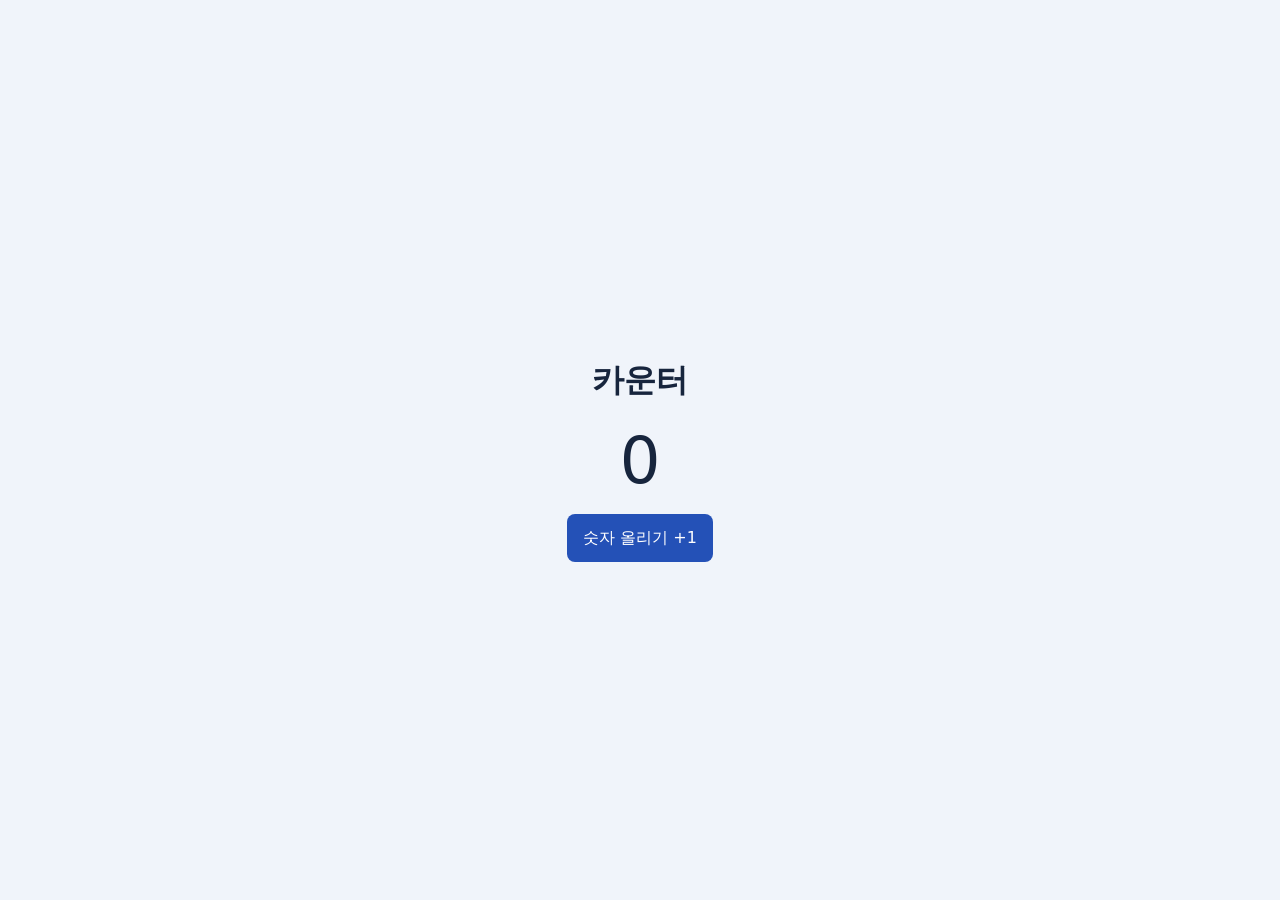
==== index.html @ 3cc2c31b "Add a browser-based counter" ====
<!doctype html>
<html lang="ko">
<head>
  <meta charset="utf-8">
  <meta name="viewport" content="width=device-width, initial-scale=1">
  <title>MobileLab 카운터</title>
  <style>
    body {
      display: grid;
      place-items: center;
      min-height: 100dvh;
      margin: 0;
      font-family: system-ui, sans-serif;
      color: #17253d;
      background: #f0f4fa;
    }

    main {
      padding: 1.5rem;
      text-align: center;
    }

    output {
      display: block;
      margin: 0.5rem 0 1rem;
      font-size: 4rem;
      font-variant-numeric: tabular-nums;
    }

    button {
      min-width: 9rem;
      min-height: 3rem;
      padding: 0.5rem 1rem;
      border: 0;
      border-radius: 0.5rem;
      background: #2451b7;
      color: #fff;
      font: inherit;
      cursor: pointer;
    }
  </style>
</head>
<body>
  <main>
    <h1>카운터</h1>
    <output id="count" aria-label="현재 숫자">0</output>
    <button id="increment" type="button">숫자 올리기 +1</button>
  </main>

  <script>
    const countDisplay = document.getElementById('count');
    const incrementButton = document.getElementById('increment');
    let count = 0;

    incrementButton.addEventListener('click', () => {
      count += 1;
      countDisplay.value = String(count);
    });
  </script>
</body>
</html>
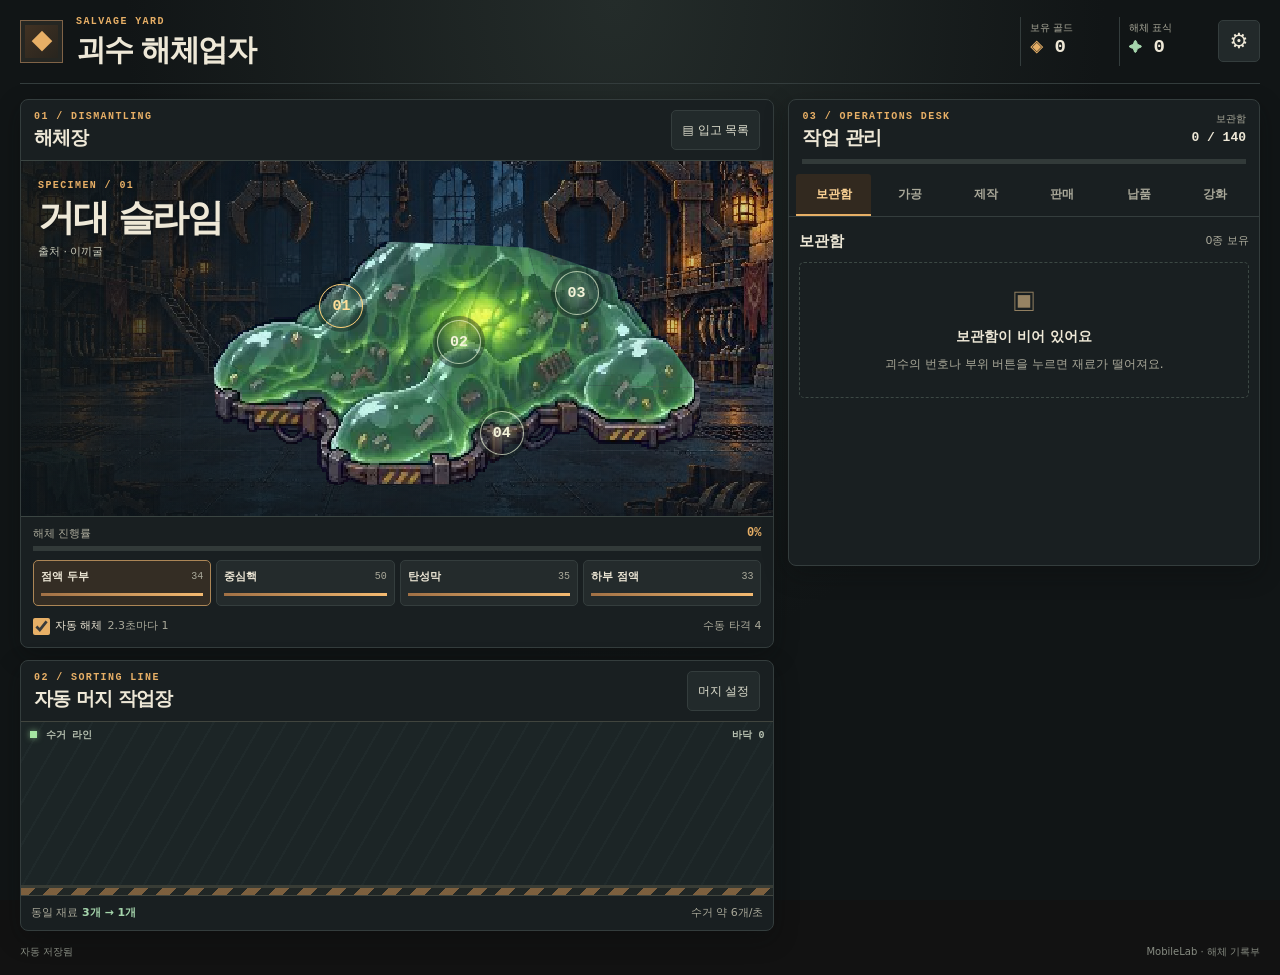
==== commit 1b1555f2: "Build the Monster Salvage HTML5 game" ====
--- a/index.html
+++ b/index.html
@@ -3,59 +3,116 @@
 <head>
   <meta charset="utf-8">
   <meta name="viewport" content="width=device-width, initial-scale=1">
-  <title>MobileLab 카운터</title>
-  <style>
-    body {
-      display: grid;
-      place-items: center;
-      min-height: 100dvh;
-      margin: 0;
-      font-family: system-ui, sans-serif;
-      color: #17253d;
-      background: #f0f4fa;
-    }
-
-    main {
-      padding: 1.5rem;
-      text-align: center;
-    }
-
-    output {
-      display: block;
-      margin: 0.5rem 0 1rem;
-      font-size: 4rem;
-      font-variant-numeric: tabular-nums;
-    }
-
-    button {
-      min-width: 9rem;
-      min-height: 3rem;
-      padding: 0.5rem 1rem;
-      border: 0;
-      border-radius: 0.5rem;
-      background: #2451b7;
-      color: #fff;
-      font: inherit;
-      cursor: pointer;
-    }
-  </style>
+  <meta name="theme-color" content="#121719">
+  <title>괴수 해체업자</title>
+  <link rel="stylesheet" href="styles.css">
+  <script defer src="data.js"></script>
+  <script defer src="game.js"></script>
+  <script defer src="effects.js"></script>
+  <script defer src="app.js"></script>
 </head>
 <body>
-  <main>
-    <h1>카운터</h1>
-    <output id="count" aria-label="현재 숫자">0</output>
-    <button id="increment" type="button">숫자 올리기 +1</button>
+  <header class="masthead">
+    <div class="brand">
+      <div class="brand-mark" aria-hidden="true">◆</div>
+      <div><p class="eyebrow">SALVAGE YARD</p><h1>괴수 해체업자</h1></div>
+    </div>
+    <div class="header-tools">
+      <div class="wallet"><span>보유 골드</span><strong><b aria-hidden="true">◈</b> <output id="gold">0</output></strong></div>
+      <div class="wallet permit"><span>해체 표식</span><strong><b aria-hidden="true">✦</b> <output id="seals">0</output></strong></div>
+      <button type="button" id="settings-button" class="icon-button" aria-label="설정" title="설정">⚙</button>
+    </div>
+  </header>
+
+  <main class="workspace">
+    <div class="floor">
+      <section class="panel operation" aria-labelledby="salvage-heading">
+        <div class="panel-heading">
+          <div><p class="eyebrow">01 / DISMANTLING</p><h2 id="salvage-heading">해체장</h2></div>
+          <button id="registry-button" type="button" class="secondary"><span aria-hidden="true">▤</span> 입고 목록</button>
+        </div>
+        <div id="scene" class="scene">
+          <div class="scene-grid" aria-hidden="true"></div>
+          <div class="scene-heading"><p id="specimen" class="eyebrow"></p><h3 id="beast-name"></h3><span id="beast-zone"></span></div>
+          <div id="sprite-frame" class="sprite-frame"></div>
+          <div id="done-overlay" class="done-overlay" hidden>
+            <strong>해체 완료</strong>
+            <button type="button" class="primary" id="intake-button">같은 사체 입고</button>
+          </div>
+        </div>
+        <div class="operation-controls">
+          <div class="progress-label"><span>해체 진행률</span><strong id="salvage-percent">0%</strong></div>
+          <progress id="salvage-progress" max="100" value="0" aria-label="해체 진행률"></progress>
+          <div id="parts-bar" class="parts-bar" aria-label="해체 부위"></div>
+          <div class="auto-bar">
+            <label><input type="checkbox" id="auto-cut" checked> 자동 해체 <span id="auto-details"></span></label>
+            <span id="hit-power"></span>
+          </div>
+        </div>
+      </section>
+
+      <section class="panel sorting" aria-labelledby="sorting-heading">
+        <div class="panel-heading">
+          <div><p class="eyebrow">02 / SORTING LINE</p><h2 id="sorting-heading">자동 머지 작업장</h2></div>
+          <button type="button" class="secondary" id="rules-button" title="계열별 자동 머지 설정">머지 설정</button>
+        </div>
+        <div class="conveyor">
+          <div class="conveyor-readout">
+            <span><i class="lamp" aria-hidden="true"></i> 수거 라인</span>
+            <span id="floor-count">바닥 0</span>
+          </div>
+          <canvas id="workshop" width="720" height="160" aria-hidden="true"></canvas>
+          <div id="merge-message" class="merge-message" aria-hidden="true"></div>
+        </div>
+        <div class="sorting-status">
+          <span>동일 재료 <strong>3개 → 1개</strong></span>
+          <span id="collect-rate">수거 약 6개/초</span>
+          <button type="button" id="sort-button" class="secondary" hidden>일괄 수거</button>
+        </div>
+      </section>
+    </div>
+
+    <section class="panel desk" aria-labelledby="desk-heading">
+      <div class="panel-heading">
+        <div><p class="eyebrow">03 / OPERATIONS DESK</p><h2 id="desk-heading">작업 관리</h2></div>
+        <div class="bin-indicator"><span>보관함</span><strong id="stock-space">0 / 140</strong></div>
+      </div>
+      <progress id="stock-progress" max="140" value="0" aria-label="보관함 용량"></progress>
+      <nav class="tabs" id="tabs" aria-label="작업 관리 메뉴">
+        <button type="button" data-tab="inventory" aria-current="true">보관함</button>
+        <button type="button" data-tab="process">가공</button>
+        <button type="button" data-tab="craft">제작</button>
+        <button type="button" data-tab="sell">판매</button>
+        <button type="button" data-tab="quests">납품 <span id="quest-badge" hidden></span></button>
+        <button type="button" data-tab="upgrades">강화</button>
+      </nav>
+      <div class="desk-content" id="desk-content"></div>
+    </section>
   </main>
 
-  <script>
-    const countDisplay = document.getElementById('count');
-    const incrementButton = document.getElementById('increment');
-    let count = 0;
+  <footer class="site-footer"><span id="save-status" role="status">자동 저장 준비</span><span>MobileLab · 해체 기록부</span></footer>
+  <div id="toast" class="toast" role="status" aria-live="polite" hidden></div>
 
-    incrementButton.addEventListener('click', () => {
-      count += 1;
-      countDisplay.value = String(count);
-    });
-  </script>
+  <dialog id="registry-dialog">
+    <div class="dialog-header"><div><p class="eyebrow">SPECIMEN REGISTRY</p><h2>괴수 입고 목록</h2></div><button type="button" class="icon-button" data-close aria-label="닫기">×</button></div>
+    <div class="dialog-body" id="registry-list"></div>
+  </dialog>
+  <dialog id="rules-dialog">
+    <div class="dialog-header"><div><p class="eyebrow">SORTING PROTOCOL</p><h2>자동 머지 설정</h2></div><button type="button" class="icon-button" data-close aria-label="닫기">×</button></div>
+    <div class="dialog-body">
+      <p class="muted">보존 수량은 각 계열의 1등급 재료에 적용됩니다. 상한 등급에서 머지가 멈춥니다.</p>
+      <div id="rule-list"></div>
+    </div>
+  </dialog>
+  <dialog id="settings-dialog">
+    <div class="dialog-header"><div><p class="eyebrow">WORKSHOP SETTINGS</p><h2>설정</h2></div><button type="button" class="icon-button" data-close aria-label="닫기">×</button></div>
+    <div class="dialog-body settings">
+      <label><input id="sound-toggle" type="checkbox"> 효과음</label>
+      <label><input id="motion-toggle" type="checkbox"> 애니메이션 줄이기</label>
+      <label><input id="protect-toggle" type="checkbox"> 의뢰용 재료를 판매와 머지에서 보호</label>
+      <button type="button" class="danger" id="reset-button">새 게임 시작</button>
+    </div>
+  </dialog>
+  <noscript>괴수 해체업자를 플레이하려면 브라우저에서 JavaScript를 켜 주세요.</noscript>
 </body>
 </html>
--- a/styles.css
+++ b/styles.css
@@ -0,0 +1,274 @@
+:root {
+  color-scheme: dark;
+  --paper: #eee8d7;
+  --muted: #aaa99a;
+  --faint: #878c82;
+  --bg: #111516;
+  --panel: #191f21;
+  --panel-dark: #14191b;
+  --line: #343d3d;
+  --amber: #e7af66;
+  --amber-dark: #32291f;
+  --mint: #a5d5ac;
+  --display: "Malgun Gothic", "Apple SD Gothic Neo", system-ui, sans-serif;
+  --mono: ui-monospace, "Cascadia Mono", monospace;
+}
+
+* { box-sizing: border-box; }
+[hidden] { display: none !important; }
+body {
+  margin: 0;
+  min-width: 300px;
+  min-height: 100vh;
+  color: var(--paper);
+  font: 14px/1.5 var(--display);
+  background: radial-gradient(ellipse at 48% 0, #242c2a 0, var(--bg) 52%) fixed;
+}
+button, input, select { font: inherit; }
+button, input[type=checkbox], select { touch-action: manipulation; }
+button {
+  min-height: 42px;
+  border: 1px solid var(--line);
+  border-radius: 5px;
+  padding: 6px 11px;
+  color: var(--paper);
+  background: #252d2e;
+  cursor: pointer;
+}
+button:hover:not(:disabled) { border-color: var(--amber); }
+button:active:not(:disabled) { filter: brightness(1.2); }
+button:disabled { opacity: .45; cursor: default; }
+button:focus-visible, input:focus-visible, select:focus-visible { outline: 2px solid #ffd795; outline-offset: 2px; }
+input[type=checkbox] { width: 17px; height: 17px; margin: 0; accent-color: var(--amber); vertical-align: middle; }
+h1, h2, h3, h4, p { margin: 0; }
+h1, h2, h3, h4 { font-weight: 750; }
+strong { color: var(--paper); }
+small, .muted { color: var(--muted); }
+.eyebrow { font: 700 10px/1.35 var(--mono); letter-spacing: .14em; color: var(--amber); }
+.primary { border-color: #ce9654; background: #e6ae66; color: #211a12; font-weight: 800; }
+.primary:hover:not(:disabled) { background: #ffd08a; }
+.secondary { min-height: 40px; padding-inline: 10px; background: #222a2b; font-size: 12px; color: #dfdfcf; white-space: nowrap; }
+.danger { border-color: #8f514b; color: #ffc1b8; justify-self: start; }
+.icon-button { min-width: 42px; padding: 0; font-size: 21px; background: #22292a; }
+
+.masthead, .workspace, .site-footer { width: min(100% - 40px, 1260px); margin-inline: auto; }
+.masthead { display: flex; justify-content: space-between; align-items: center; gap: 12px; min-height: 84px; border-bottom: 1px solid var(--line); }
+.brand, .header-tools { display: flex; align-items: center; gap: 13px; }
+.brand-mark {
+  display: grid; place-items: center; width: 43px; height: 43px; border: 1px solid #806347;
+  background: linear-gradient(135deg, #443323, #25231e); color: var(--amber);
+  font: 22px var(--mono); box-shadow: inset 0 0 0 4px #252622; flex-shrink: 0;
+}
+.brand h1 { font-size: clamp(19px, 4.5vw, 30px); letter-spacing: -.055em; line-height: 1.2; white-space: nowrap; }
+.brand .eyebrow { margin-bottom: 4px; }
+.wallet { min-width: 86px; padding: 4px 9px; border-left: 1px solid var(--line); }
+.wallet span, .bin-indicator span { display: block; color: var(--muted); font-size: 10px; line-height: 1.35; }
+.wallet strong { font: 700 19px/1.45 var(--mono); white-space: nowrap; }
+.wallet b { color: var(--amber); font-size: 13px; }
+.wallet.permit b { color: var(--mint); }
+.workspace { display: grid; grid-template-columns: minmax(0, 1.6fr) minmax(320px, 1fr); gap: 14px; margin-top: 15px; align-items: start; }
+.floor { display: grid; gap: 12px; min-width: 0; }
+.panel { min-width: 0; background: var(--panel); border: 1px solid var(--line); border-radius: 8px; box-shadow: 0 8px 24px #080c0c55; }
+.panel-heading { display: flex; justify-content: space-between; align-items: center; gap: 10px; min-height: 59px; padding: 10px 13px; }
+.panel-heading h2 { font-size: 19px; letter-spacing: -.045em; line-height: 1.25; margin-top: 2px; }
+.scene {
+  position: relative; overflow: hidden; isolation: isolate; min-height: 250px; aspect-ratio: 2.11;
+  border-block: 1px solid #3b4542;
+  background: linear-gradient(90deg, #101719e8, #121c2070 40%, #10191c25), url("assets/hangar.jpg") center 60% / cover, #202c30;
+  image-rendering: pixelated;
+}
+.scene-grid {
+  position: absolute; inset: 0; pointer-events: none;
+  background: linear-gradient(transparent 72%, #0d1419a6), repeating-linear-gradient(90deg, transparent 0 39px, #aac0a506 39px 40px);
+}
+.scene-heading { position: absolute; top: 18px; left: 17px; z-index: 2; max-width: 52%; pointer-events: none; text-shadow: 0 2px 4px #101417; }
+.scene-heading h3 { margin: 4px 0 1px; font-size: clamp(22px, 4.2vw, 37px); line-height: 1.15; letter-spacing: -.065em; }
+.scene-heading span { color: #c9cbbb; font-size: 11px; }
+.sprite-frame { position: absolute; inset: 6% 7% 2% 22%; }
+.sprite-layer {
+  position: absolute; inset: 0; width: 100%; height: 100%; object-fit: fill;
+  transition: filter .18s, opacity .24s; pointer-events: none; image-rendering: pixelated;
+}
+.sprite-layer.hurt { filter: saturate(.65) brightness(.80); }
+.sprite-layer.critical { filter: saturate(.38) brightness(.63) contrast(1.12); opacity: .88; }
+.sprite-layer.flash { animation: impact-sprite .21s ease-out; }
+.sprite-layer.gone { opacity: 0; }
+@keyframes impact-sprite { 25% { filter: brightness(2.5) saturate(.42); transform: translate(4px, 1px); } 60% { transform: translate(-3px, 0); } }
+.hotspot {
+  position: absolute; transform: translate(-50%, -50%); min-width: 44px; min-height: 44px;
+  padding: 0; border: 1px solid #e3eed1b3; border-radius: 50%;
+  background: radial-gradient(circle, #d4e8b94d, #1b27284f 62%); color: #f3f3d9;
+  font: 700 15px var(--mono); box-shadow: 0 0 0 4px #0f1b1a68; z-index: 1;
+}
+.hotspot[aria-pressed=true] { border-color: #ffcf78; color: #ffdf99; }
+.hotspot:disabled { display: none; }
+.done-overlay { position: absolute; z-index: 3; inset: 25% 17%; display: grid; place-content: center; justify-items: center; gap: 12px; background: #151d1de8; border: 1px solid #ad8955; border-radius: 6px; text-align: center; }
+.done-overlay strong { font-size: 21px; color: #ffd593; }
+.operation-controls { padding: 9px 12px 0; }
+.progress-label { display: flex; justify-content: space-between; color: var(--muted); font-size: 11px; }
+.progress-label strong { font: 700 12px var(--mono); color: var(--amber); }
+progress { display: block; appearance: none; width: 100%; height: 5px; border: 0; background: #323a39; color: var(--amber); }
+progress::-webkit-progress-bar { background: #323a39; }
+progress::-webkit-progress-value { background: linear-gradient(90deg, #a07045, #f4ba71); }
+progress::-moz-progress-bar { background: #e7af66; }
+#salvage-progress { margin: 4px 0 9px; }
+.parts-bar { display: grid; grid-template-columns: repeat(4, minmax(0, 1fr)); gap: 5px; }
+.part-control {
+  display: grid; grid-template-columns: 1fr auto; column-gap: 4px; align-items: center;
+  min-height: 46px; text-align: left; padding: 4px 7px; background: #242b2c;
+}
+.part-control[aria-pressed=true] { border-color: #ac8656; background: #342d24; }
+.part-control b { font-size: 11px; line-height: 1.2; overflow-wrap: anywhere; }
+.part-control span { color: var(--muted); font: 10px var(--mono); }
+.part-control progress { grid-column: 1/-1; height: 3px; }
+.auto-bar { min-height: 41px; display: flex; align-items: center; justify-content: space-between; gap: 6px; color: var(--muted); font-size: 11px; }
+.auto-bar label { display: flex; align-items: center; gap: 5px; min-height: 40px; color: var(--paper); }
+.auto-bar label span { color: var(--muted); }
+.conveyor { position: relative; overflow: hidden; border-block: 1px solid #41453e; background:
+  linear-gradient(0deg, #161b1c 0 4%, #383c35 4% 6%, transparent 6%),
+  repeating-linear-gradient(120deg, #1c2526 0 19px, #202a2b 19px 21px); }
+.conveyor::after {
+  content: ""; position: absolute; bottom: 0; left: 0; width: 100%; height: 7px; pointer-events: none;
+  background: repeating-linear-gradient(135deg, #9d7549 0 10px, #242a28 10px 20px); opacity: .76;
+}
+.conveyor-readout { position: absolute; display: flex; justify-content: space-between; gap: 10px; inset: 6px 9px auto; color: #b6c0b0; pointer-events: none; font: 700 10px var(--mono); }
+.lamp { display: inline-block; margin-right: 3px; width: 7px; height: 7px; background: #a5e5a1; box-shadow: 0 0 6px #a5e5a1a0; }
+#workshop { display: block; width: 100%; height: clamp(113px, 15vw, 173px); image-rendering: pixelated; }
+.merge-message { position: absolute; pointer-events: none; right: 9px; bottom: 13px; color: #fff0b9; background: #101a1acc; padding-inline: 5px; font-size: 11px; }
+.sorting-status { padding: 4px 10px; min-height: 34px; display: flex; align-items: center; justify-content: space-between; gap: 4px; flex-wrap: wrap; color: var(--muted); font-size: 11px; }
+.sorting-status strong { color: var(--mint); }
+.sorting-status button { min-height: 30px; }
+
+.desk { padding-bottom: 8px; }
+.desk > progress { width: calc(100% - 26px); margin: 0 13px 10px; }
+.bin-indicator { text-align: right; }
+.bin-indicator strong { font: 700 13px var(--mono); }
+.tabs { display: grid; grid-template-columns: repeat(6, minmax(0, 1fr)); gap: 2px; padding: 0 7px; border-bottom: 1px solid var(--line); }
+.tabs button { min-width: 0; padding-inline: 1px; border: 0; border-bottom: 2px solid transparent; border-radius: 3px 3px 0 0; background: transparent; font-weight: 650; font-size: 12px; color: var(--muted); }
+.tabs button[aria-current=true] { color: #ffd596; border-color: var(--amber); background: var(--amber-dark); }
+#quest-badge { color: var(--mint); font-size: 9px; }
+.desk-content { padding: 10px 10px 2px; max-height: 690px; min-height: 340px; overflow: auto; scrollbar-color: #6d6d57 #212829; }
+.desk-head { display: flex; justify-content: space-between; align-items: center; gap: 6px; margin: 3px 0 9px; }
+.desk-head h3 { font-size: 15px; }
+.desk-head small { text-align: right; font-size: 11px; }
+.empty { display: grid; place-content: center; gap: 8px; min-height: 136px; border: 1px dashed #3c4844; border-radius: 5px; text-align: center; padding: 13px; color: var(--muted); font-size: 12px; }
+.empty strong { font-size: 14px; }
+.empty-glyph { color: #968363; font: 24px var(--mono); }
+.item-grid { display: grid; grid-template-columns: repeat(auto-fill, minmax(93px, 1fr)); gap: 5px; }
+.item-tile { position: relative; display: grid; justify-items: center; align-content: center; gap: 3px; min-width: 0; min-height: 72px; text-align: center; background: #242d2e; padding: 6px 3px; border-color: #394442; }
+.item-tile[aria-pressed=true] { background: #3b3025; border-color: var(--amber); }
+.item-tile span:not(.item-icon) { line-height: 1.2; font-size: 11px; overflow-wrap: anywhere; }
+.item-tile .item-count { position: absolute; top: 4px; right: 5px; color: var(--paper); font: 700 11px var(--mono); }
+.item-icon { display: inline-block; flex: 0 0 auto; width: 26px; height: 26px; vertical-align: middle; image-rendering: pixelated; }
+.item-icon img { display: block; width: 100%; height: 100%; image-rendering: pixelated; }
+.item-inspect { display: flex; align-items: center; gap: 8px; padding: 8px; margin-top: 8px; border: 1px solid var(--line); border-radius: 5px; background: #151c1d; }
+.item-inspect > div { flex: 1; min-width: 0; }
+.item-inspect small { display: block; }
+.item-inspect .item-icon { width: 31px; height: 31px; }
+.item-inspect b { font-size: 13px; }
+.sell-buttons { display: flex; gap: 4px; margin-top: 6px; }
+.sell-buttons button { flex: 1; min-width: 0; font-size: 11px; }
+.sell-buttons strong { display: block; color: var(--amber); font: 700 12px var(--mono); }
+.sale-note { margin: 6px 0 8px; }
+.station-strip { display: grid; grid-template-columns: repeat(4, minmax(0, 1fr)); gap: 4px; margin-bottom: 8px; }
+.station-strip button { display: grid; justify-items: center; align-content: center; gap: 2px; padding: 3px 1px; font-size: 10px; min-height: 56px; line-height: 1.3; }
+.station-strip button[aria-pressed=true] { border-color: var(--amber); color: #ffd596; background: #382c21; }
+.station-sprite { display: inline-grid; place-items: center; width: 34px; height: 27px; flex: 0 0 auto; color: var(--amber); font-size: 20px; overflow: hidden; }
+.station-sprite img { width: 100%; height: 100%; object-fit: contain; image-rendering: pixelated; }
+.job-list { display: grid; gap: 5px; margin-bottom: 9px; }
+.job { display: grid; grid-template-columns: auto 1fr auto; gap: 3px 6px; align-items: center; border: 1px solid #405649; padding: 4px 6px; color: var(--mint); font-size: 11px; background: #222f2b; }
+.job progress { grid-column: 2/-1; height: 3px; }
+.job .station-sprite { grid-row: 1/3; animation: station-hum .55s steps(2,end) infinite; }
+@keyframes station-hum { 50% { filter: brightness(1.4); transform: translateY(-1px); } }
+.cards { display: grid; gap: 6px; }
+.card { padding: 8px; background: #21292a; border: 1px solid #3b4543; border-radius: 5px; }
+.card.locked { background: #1c2223; }
+.card-top { display: flex; align-items: center; justify-content: space-between; gap: 7px; }
+.card-title { min-width: 0; display: flex; align-items: center; gap: 5px; }
+.card-title h4 { font-size: 13px; overflow-wrap: anywhere; }
+.card-title small { display: block; font-size: 10px; }
+.card-action { flex-shrink: 0; min-height: 40px; font-size: 11px; }
+.recipe-inputs { display: flex; gap: 4px; flex-wrap: wrap; margin-top: 6px; }
+.chip { display: flex; align-items: center; gap: 3px; padding: 2px 4px; font-size: 10px; background: #171e1f; border-radius: 3px; color: #b7b6a6; }
+.chip .item-icon { width: 16px; height: 16px; }
+.chip.ready { color: #bae3b7; }
+.quest-card { border-left: 2px solid #a78156; }
+.quest-card .quest-reward { color: var(--amber); font: 700 12px var(--mono); white-space: nowrap; }
+.quest-lines { display: grid; gap: 3px; margin: 6px 0; }
+.quest-line { display: grid; grid-template-columns: auto minmax(0,1fr) auto auto; align-items: center; gap: 4px; font-size: 11px; border-bottom: 1px solid #343e3c; }
+.quest-line .item-icon { width: 20px; height: 20px; }
+.quest-line .ratio { white-space: nowrap; color: #c3d9c1; font: 700 11px var(--mono); }
+.quest-line button { font-size: 10px; min-height: 35px; padding-inline: 5px; }
+.quest-foot { display: flex; justify-content: space-between; align-items: center; gap: 5px; }
+.quest-foot small { font-size: 10px; }
+.upgrade-action { display: flex; gap: 4px; }
+.upgrade-action button { min-width: 42px; }
+.station-upgrade-head { margin-top: 13px; }
+.site-footer { display: flex; justify-content: space-between; gap: 6px; color: var(--faint); font-size: 10px; margin-block: 13px 16px; }
+.toast {
+  z-index: 6; position: fixed; left: 50%; bottom: max(13px, env(safe-area-inset-bottom)); transform: translateX(-50%);
+  max-width: calc(100% - 24px); width: max-content; padding: 8px 13px; text-align: center; pointer-events: none;
+  border: 1px solid #bc965f; border-radius: 5px; background: #282b23f2; color: #ffdda2; box-shadow: 0 4px 15px #0008;
+}
+.toast.rise { animation: toast-in .24s ease-out; }
+@keyframes toast-in { from { opacity: 0; bottom: 4px; } }
+
+dialog { width: min(530px, calc(100% - 24px)); max-height: min(680px, 88vh); max-height: min(680px, 88dvh); margin: auto; padding: 0; border: 1px solid #747361; border-radius: 7px; background: #1b2324; color: var(--paper); box-shadow: 0 15px 45px #000a; }
+dialog::backdrop { background: #0c1010ba; }
+.dialog-header { position: sticky; top: 0; z-index: 1; display: flex; align-items: center; justify-content: space-between; gap: 8px; padding: 10px 12px; background: #232b2b; border-bottom: 1px solid #4f5550; }
+.dialog-header h2 { font-size: 19px; }
+.dialog-body { padding: 10px 12px; }
+.dialog-body > .muted { font-size: 12px; margin-bottom: 8px; }
+.settings { display: grid; gap: 8px; }
+.settings label { display: flex; min-height: 42px; align-items: center; gap: 8px; padding: 3px 6px; border-bottom: 1px solid var(--line); }
+.rule-row { display: grid; grid-template-columns: minmax(0, 1fr) auto auto; gap: 5px; align-items: center; padding: 5px 0; border-top: 1px solid var(--line); }
+.rule-row label { display: flex; align-items: center; min-height: 42px; gap: 4px; font-size: 11px; }
+.rule-row label:first-child { overflow-wrap: anywhere; font-size: 12px; }
+.rule-row select, .rule-row input[type=number] { color: var(--paper); min-height: 38px; width: 49px; padding-inline: 2px; border: 1px solid #53605a; border-radius: 4px; background: #252f30; }
+.registry-card { display: grid; grid-template-columns: 66px 1fr auto; align-items: center; gap: 6px; }
+.registry-card > img { width: 66px; height: 45px; object-fit: contain; image-rendering: pixelated; }
+.registry-card h3 { font-size: 14px; }
+.registry-card p { color: var(--muted); font-size: 10px; }
+.registry-card:not(:first-child) { margin-top: 6px; }
+.registry-card small { display: block; font-size: 10px; }
+.registry-card .met { color: var(--mint); }
+.registry-card .secondary { white-space: normal; }
+
+body.reduce-motion *, body.reduce-motion *::after { animation-duration: .01ms !important; transition-duration: .01ms !important; }
+@media (prefers-reduced-motion: reduce) {
+  *, *::after { animation-duration: .01ms !important; transition-duration: .01ms !important; }
+}
+@media (max-width: 830px) {
+  .masthead, .workspace, .site-footer { width: min(100% - 20px, 650px); }
+  .workspace { grid-template-columns: 1fr; gap: 10px; margin-top: 9px; }
+  .floor { gap: 8px; }
+  .masthead { min-height: 60px; }
+  .desk-content { max-height: none; min-height: 170px; }
+  .scene { min-height: 180px; }
+}
+@media (max-width: 490px) {
+  .masthead, .workspace, .site-footer { width: calc(100% - 14px); }
+  .brand, .header-tools { gap: 5px; }
+  .brand-mark { width: 32px; height: 32px; font-size: 16px; }
+  .brand .eyebrow { font-size: 8px; margin-bottom: 1px; }
+  .wallet { min-width: 46px; padding-inline: 3px; }
+  .wallet strong { font-size: 13px; }
+  .wallet b { font-size: 9px; }
+  .wallet span { font-size: 8px; }
+  .masthead .icon-button { min-width: 37px; min-height: 41px; font-size: 18px; }
+  .panel-heading { min-height: 50px; padding: 5px 9px; }
+  .panel-heading h2 { font-size: 16px; }
+  .eyebrow { font-size: 9px; }
+  .scene-heading { top: 11px; left: 10px; }
+  .scene-heading h3 { font-size: 20px; }
+  .sprite-frame { inset: 12% 4% 2% 12%; }
+  .operation-controls { padding-inline: 6px; }
+  .part-control { padding-inline: 3px; }
+  .part-control b { font-size: 10px; }
+  .part-control span { font-size: 9px; }
+  .auto-bar, .sorting-status { font-size: 10px; }
+  .desk-content { padding-inline: 7px; }
+}
+
+.item-icon { background: url("assets/icons.png") 0 0 / 1000% var(--atlas-height, 1200%) no-repeat; }
+.station-sprite { background: url("assets/stations.png") 0 0 / 200% 200% no-repeat; }
